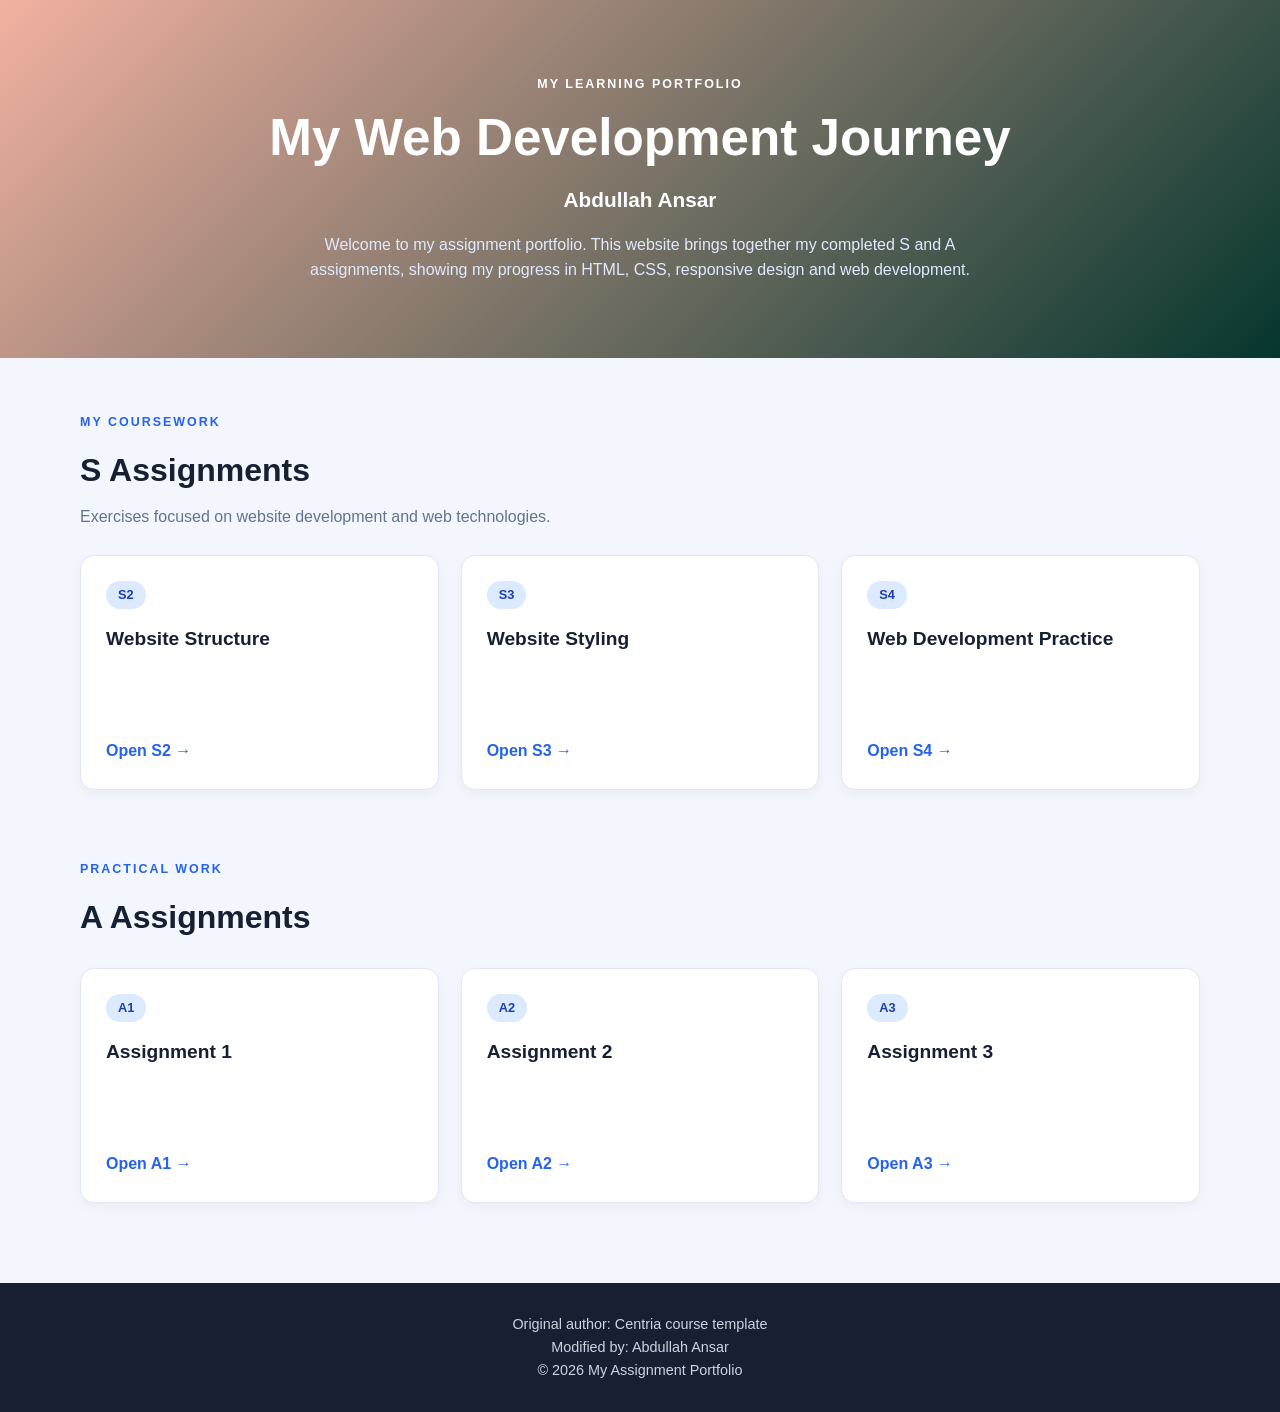
==== index.html @ 2403b140 "Add files via upload" ====
<!DOCTYPE html>
<html lang="en">
<head>
    <meta charset="UTF-8">
    <meta name="viewport" content="width=device-width, initial-scale=1.0">

    <title>My Assignments</title>

    <link rel="stylesheet" href="style.css">
    <link rel="icon" href="favicon.ico">
</head> 

<style>


/* General page settings */
* {
    margin: 0;
    padding: 0;
    box-sizing: border-box;
}

:root {
    --primary: #2563eb;
    --primary-dark: #1e40af;
    --background: #f3f6fc;
    --card-background: #ffffff;
    --text: #172033;
    --muted: #64748b;
    --border: #e2e8f0;
}

body {
    font-family: Arial, Helvetica, sans-serif;
    background: var(--background);
    color: var(--text);
    line-height: 1.6;
}

.container {
    width: min(1120px, 90%);
    margin: 0 auto;
}

/* Header */
.hero {
    background: linear-gradient(135deg, #f1451163, #02332bfb);
    color: white;
    padding: 75px 0;
    text-align: center;
}

.eyebrow {
    font-size: 0.78rem;
    font-weight: bold;
    letter-spacing: 2px;
    margin-bottom: 12px;
}

.hero h1 {
    font-size: clamp(2rem, 5vw, 3.2rem);
    line-height: 1.2;
    margin-bottom: 15px;
}

.hero h2 {
    font-size: 1.3rem;
    margin-bottom: 15px;
}

.intro {
    max-width: 680px;
    margin: 0 auto;
    color: #e0eaff;
}


.assignment-section {
    padding: 55px 0 15px;
}

.section-heading {
    margin-bottom: 25px;
}

.section-heading .eyebrow {
    color: var(--primary);
}

.section-heading h2 {
    font-size: 2rem;
    margin-bottom: 8px;
}

.section-heading > p:last-child {
    color: var(--muted);
}

/* Required CSS Grid layout */
.card-grid {
    display: grid;
    grid-template-columns: repeat(3, minmax(0, 1fr));
    gap: 22px;
}

/* Assignment cards */
.assignment-card {
    display: flex;
    flex-direction: column;
    align-items: flex-start;
    background: var(--card-background);
    border: 1px solid var(--border);
    border-radius: 14px;
    padding: 25px;
    min-height: 235px;
    box-shadow: 0 4px 12px rgba(15, 23, 42, 0.04);
    transition: transform 0.2s, box-shadow 0.2s;
}

.assignment-card:hover {
    transform: translateY(-4px);
    box-shadow: 0 12px 25px rgba(15, 23, 42, 0.09);
}

.tag {
    display: inline-block;
    background: #dbeafe;
    color: var(--primary-dark);
    padding: 4px 12px;
    border-radius: 20px;
    font-size: 0.8rem;
    font-weight: bold;
    margin-bottom: 15px;
}

.assignment-card h3 {
    font-size: 1.2rem;
    margin-bottom: 10px;
}

.assignment-card p {
    color: var(--muted);
    font-size: 0.95rem;
    margin-bottom: 20px;
}

.assignment-card a {
    margin-top: auto;
    color: var(--primary);
    text-decoration: none;
    font-weight: bold;
}

.assignment-card a:hover {
    color: var(--primary-dark);
    text-decoration: underline;
}

/* Footer */
footer {
    margin-top: 65px;
    padding: 30px 0;
    background: #172033;
    color: #cbd5e1;
    text-align: center;
    font-size: 0.9rem;
}

/* Medium screens: two columns */
@media (max-width: 900px) {
    .card-grid {
        grid-template-columns: repeat(2, minmax(0, 1fr));
    }
}

/* Small screens: one column */
@media (max-width: 600px) {
    .hero {
        padding: 50px 0;
    }

    .assignment-section {
        padding-top: 40px;
    }

    .card-grid {
        grid-template-columns: 1fr;
    }

    .assignment-card {
        min-height: 210px;
    }

    .section-heading h2 {
        font-size: 1.7rem;
    }
}


</style>

<body>

    <header class="hero">
        <div class="container">
            <p class="eyebrow">MY LEARNING PORTFOLIO</p>
            <h1>My Web Development Journey</h1>
            <h2>Abdullah Ansar</h2>
            <p class="intro">
                Welcome to my assignment portfolio. This website brings
                together my completed S and A assignments, showing my
                progress in HTML, CSS, responsive design and web development.
            </p>
        </div>
    </header>

    <main class="container">

        <!-- S assignments -->
        <section class="assignment-section">
            <div class="section-heading">
                <p class="eyebrow">MY COURSEWORK</p>
                <h2>S Assignments</h2>
                <p>Exercises focused on website development and web technologies.</p>
            </div>

            <div class="card-grid">


                <article class="assignment-card">
                    <span class="tag">S2</span>
                    <h3>Website Structure</h3>
                    <a href="https://abdullah605605.github.io/S2/">Open S2 &rarr;</a>
                </article>

                <article class="assignment-card">
                    <span class="tag">S3</span>
                    <h3>Website Styling</h3>
                    <a href="https://abdullah605605.github.io/S3/">Open S3 &rarr;</a>
                </article>

                <article class="assignment-card">
                    <span class="tag">S4</span>
                    <h3>Web Development Practice</h3>
                    <a href="https://abdullah605605.github.io/S4/">Open S4 &rarr;</a>
                </article>

              

            </div>
        </section>

        <!-- A assignments -->
        <section class="assignment-section">
            <div class="section-heading">
                <p class="eyebrow">PRACTICAL WORK</p>
                <h2>A Assignments</h2>
           </div>

            <div class="card-grid">

                <article class="assignment-card">
                    <span class="tag">A1</span>
                    <h3>Assignment 1</h3>
                    <a href="https://abdullah605605.github.io/Web-Development/A1/">Open A1 &rarr;</a>
                </article>

                <article class="assignment-card">
                    <span class="tag">A2</span>
                    <h3>Assignment 2</h3>
                    <a href="https://abdullah605605.github.io/Web-Development/A2/">Open A2 &rarr;</a>
                </article>

                <article class="assignment-card">
                    <span class="tag">A3</span>
                    <h3>Assignment 3</h3>
                    <a href="https://abdullah605605.github.io/Web-Development/A3/">Open A3 &rarr;</a>
                </article>

            </div>
        </section>

    </main>

    <footer>
        <div class="container">
            <p>Original author: Centria course template</p>
            <p>Modified by: Abdullah Ansar</p>
            <p>&copy; 2026 My Assignment Portfolio</p>
        </div>
    </footer>

</body>
</html>
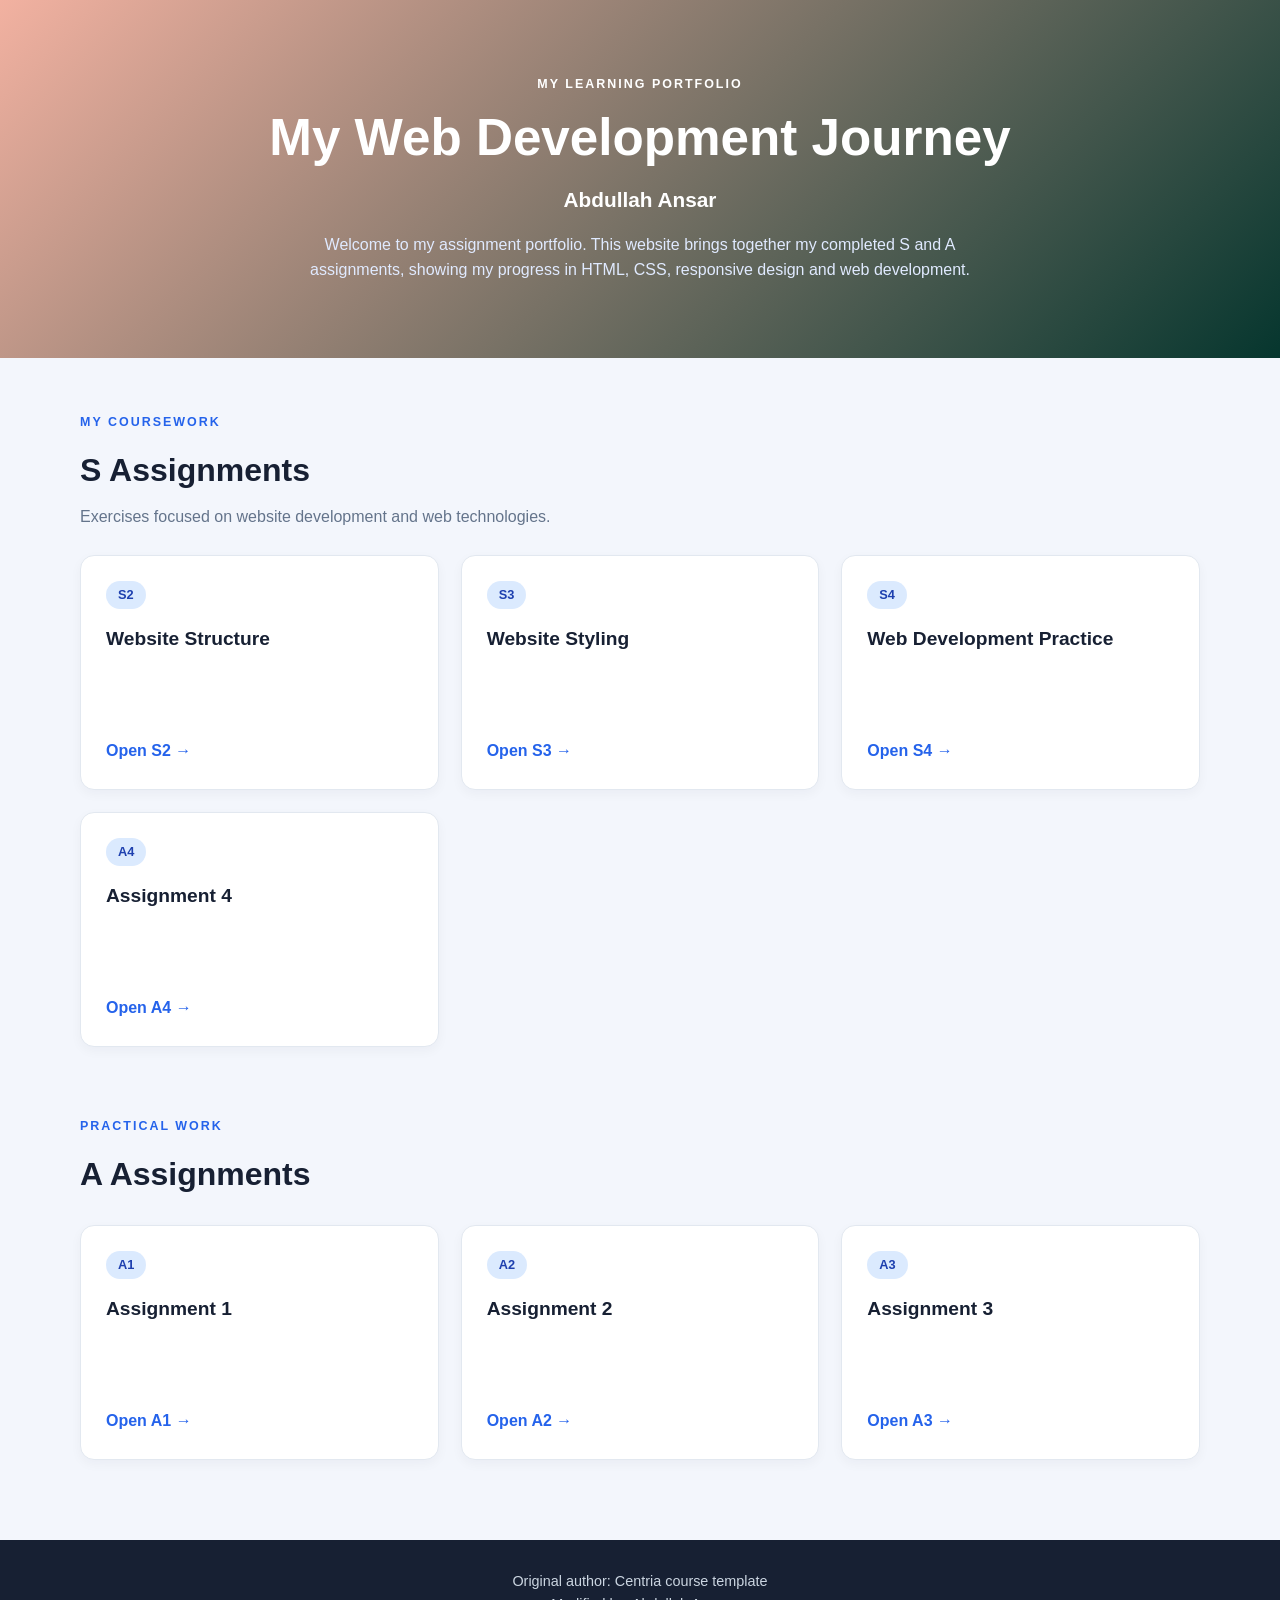
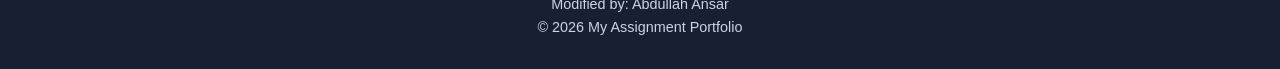
==== commit 21f9484e: "Refactor index.html structure and styles" ====
--- a/index.html
+++ b/index.html
@@ -246,6 +246,11 @@
                     <a href="https://abdullah605605.github.io/S4/">Open S4 &rarr;</a>
                 </article>
 
+                <article class="assignment-card">
+                    <span class="tag">A4</span>
+                    <h3>Assignment 4</h3>
+                    <a href="https://abdullah605605.github.io/Web-Development/A4/">Open A4 &rarr;</a>
+                </article>
               
 
             </div>
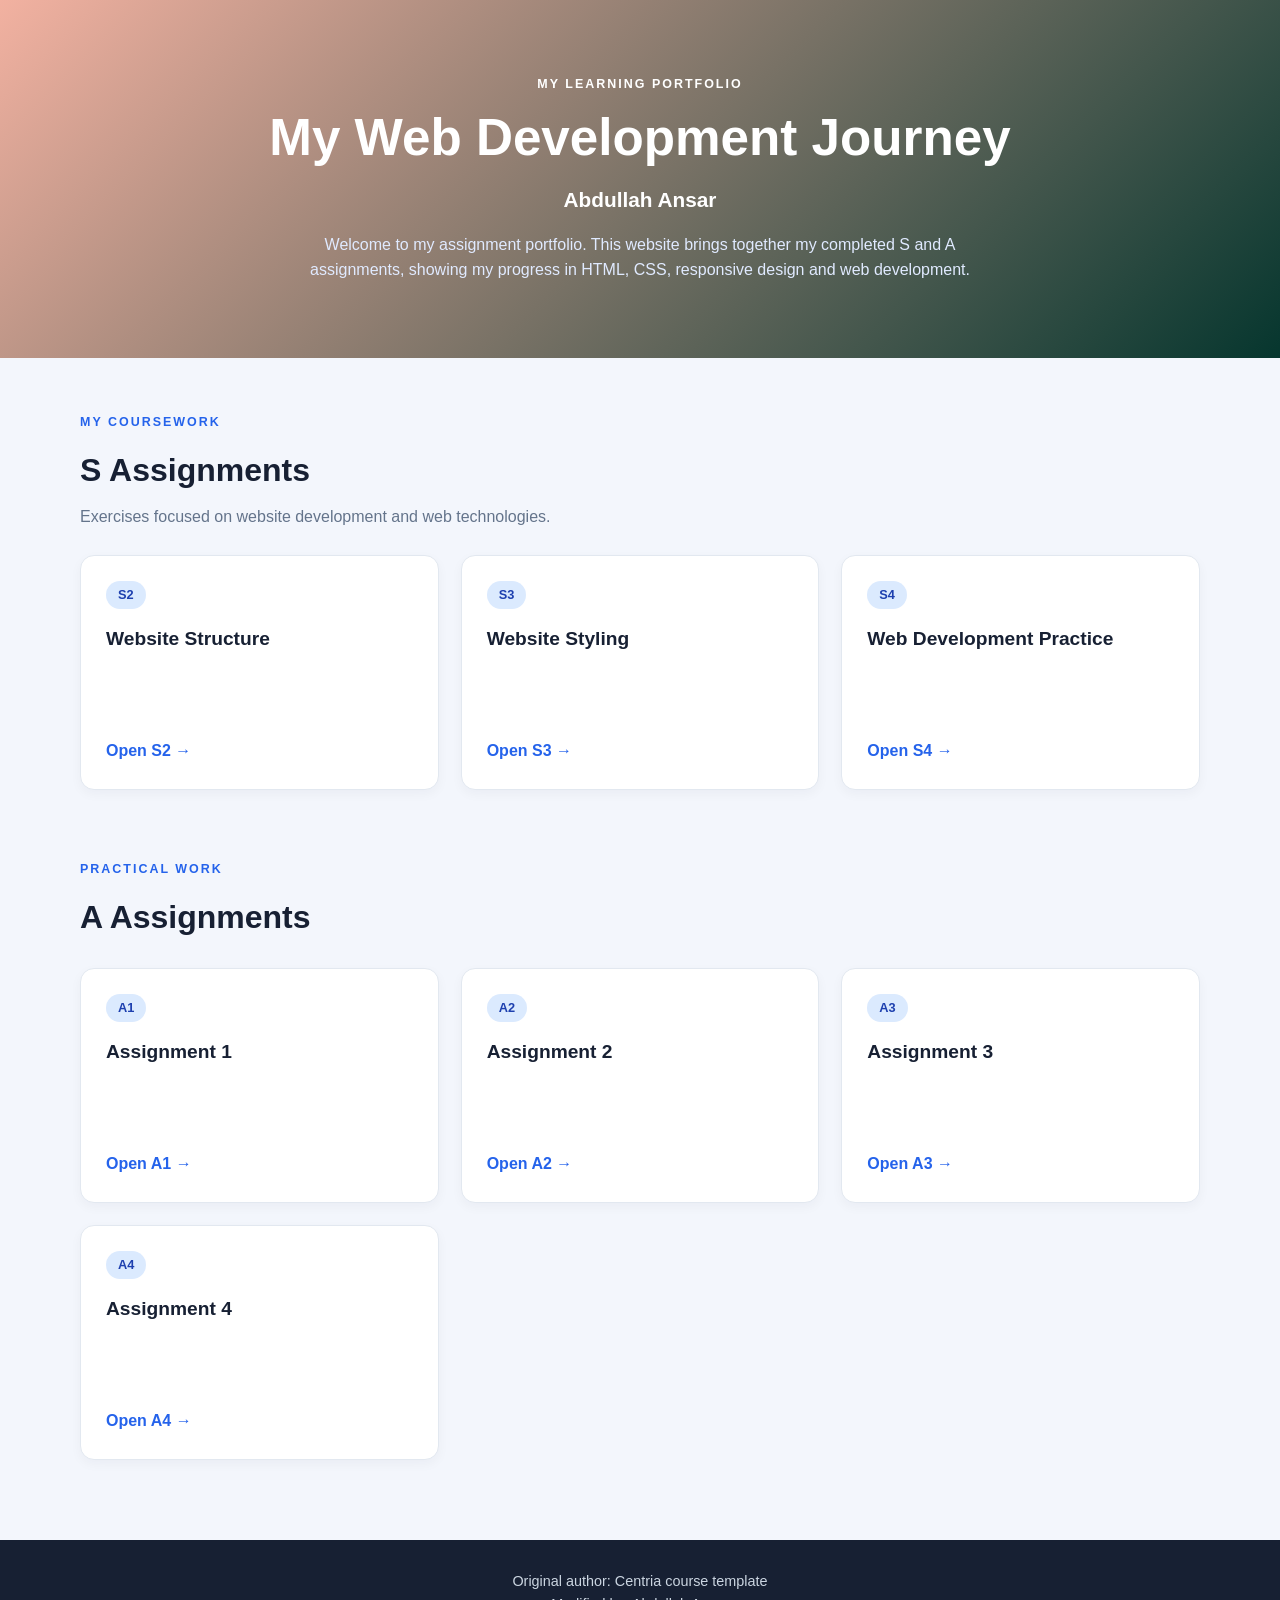
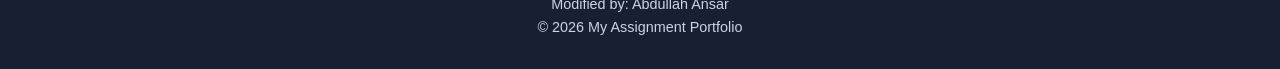
==== commit c415fead: "Restore original index.html structure and styles Restored the original HTML structure and styles for" ====
--- a/index.html
+++ b/index.html
@@ -246,12 +246,7 @@
                     <a href="https://abdullah605605.github.io/S4/">Open S4 &rarr;</a>
                 </article>
 
-                <article class="assignment-card">
-                    <span class="tag">A4</span>
-                    <h3>Assignment 4</h3>
-                    <a href="https://abdullah605605.github.io/Web-Development/A4/">Open A4 &rarr;</a>
-                </article>
-              
+             
 
             </div>
         </section>
@@ -282,6 +277,12 @@
                     <h3>Assignment 3</h3>
                     <a href="https://abdullah605605.github.io/Web-Development/A3/">Open A3 &rarr;</a>
                 </article>
+                   <article class="assignment-card">
+                    <span class="tag">A4</span>
+                    <h3>Assignment 4</h3>
+                    <a href="https://abdullah605605.github.io/Web-Development/A4/">Open A4 &rarr;</a>
+                </article>
+              
 
             </div>
         </section>
